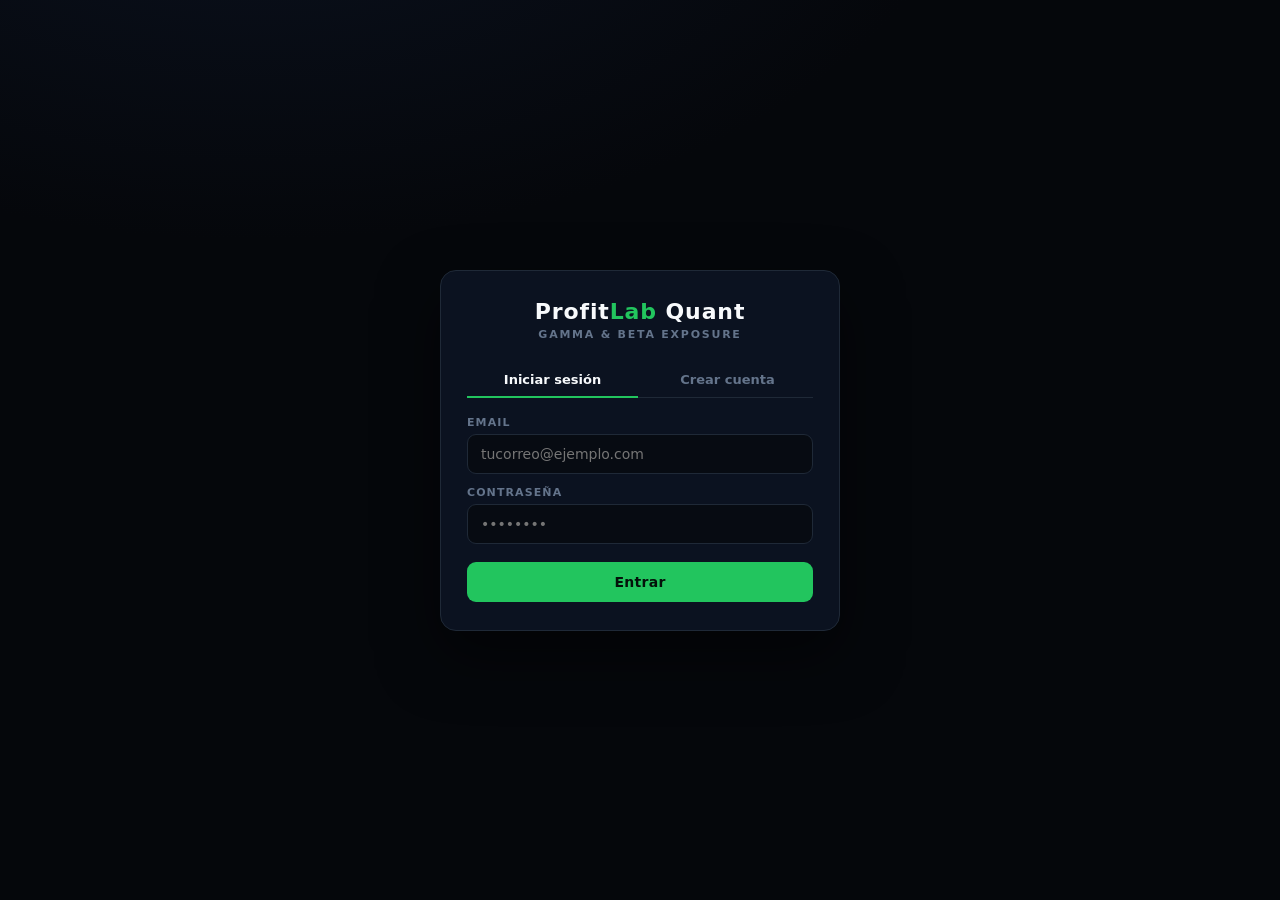
==== web/admin.html @ 6ecb7b03 "Add accounts: login, coupon redemption, and student admin Gate the dashboard behind registered accou" ====
<!doctype html>
<html lang="es" data-theme="dark">
<head>
<meta charset="utf-8" />
<meta name="viewport" content="width=device-width, initial-scale=1, viewport-fit=cover" />
<title>ProfitLab Quant — Administración</title>
<style>
  :root{
    --bg:#05070b; --panel:#0b1220; --border:#1f2937; --grid:#111a2b; --muted:#64748b;
    --text:#e2e8f0; --text-strong:#f8fafc; --green:#22c55e; --green-soft:#4ade80;
    --red:#ef4444; --red-soft:#f87171; --amber:#f59e0b; --cyan:#06b6d4;
  }
  *{box-sizing:border-box}
  body{margin:0; background:radial-gradient(1200px 700px at 20% -20%, #0b1220 0%, var(--bg) 60%);
    color:var(--text); font-family:'Inter',system-ui,sans-serif; padding:14px 18px 50px}
  .topbar{display:flex; gap:14px; align-items:center; flex-wrap:wrap;
    border-bottom:1px solid var(--border); padding-bottom:10px; margin-bottom:16px}
  .brand{font-size:18px; font-weight:700; color:var(--text-strong); letter-spacing:.04em}
  .brand span{color:var(--green)}
  .badge{padding:3px 8px; border-radius:4px; font-size:10px; letter-spacing:.14em; font-weight:700;
    text-transform:uppercase; border:1px solid var(--amber); color:var(--amber); background:rgba(245,158,11,.1)}
  .spacer{flex:1}
  .linkbtn{appearance:none; background:transparent; border:1px solid var(--border); color:var(--text);
    border-radius:8px; padding:7px 12px; font-family:inherit; font-size:12px; font-weight:600; cursor:pointer}
  .linkbtn:hover{border-color:var(--muted)}
  h2{font-size:12px; letter-spacing:.16em; text-transform:uppercase; color:var(--muted); font-weight:700; margin:24px 0 10px}
  .panel{background:var(--panel); border:1px solid var(--border); border-radius:12px; padding:16px; overflow-x:auto}
  .row{display:flex; gap:10px; flex-wrap:wrap; align-items:flex-end; margin-bottom:6px}
  .field{display:flex; flex-direction:column; gap:4px}
  .field label{font-size:10px; letter-spacing:.1em; text-transform:uppercase; color:var(--muted); font-weight:700}
  input, select{background:#070b12; color:var(--text-strong); border:1px solid var(--border);
    border-radius:8px; padding:9px 11px; font-family:inherit; font-size:13px}
  input:focus, select:focus{outline:none; border-color:var(--green)}
  button.go{background:var(--green); color:#04120a; border:0; border-radius:8px; padding:9px 16px;
    font-family:inherit; font-size:13px; font-weight:700; cursor:pointer}
  button.go:hover{background:var(--green-soft)}
  table{width:100%; border-collapse:collapse; font-size:13px; min-width:640px}
  th{text-align:left; color:var(--muted); font-size:10px; letter-spacing:.1em; text-transform:uppercase;
    font-weight:700; padding:8px 10px; border-bottom:1px solid var(--border)}
  td{padding:9px 10px; border-bottom:1px solid var(--grid); vertical-align:middle}
  td.code{font-weight:700; letter-spacing:.08em; color:var(--text-strong); font-variant-numeric:tabular-nums}
  .pill{display:inline-block; padding:2px 8px; border-radius:20px; font-size:11px; font-weight:700}
  .pill.on{background:rgba(34,197,94,.12); color:var(--green-soft)}
  .pill.off{background:rgba(239,68,68,.12); color:var(--red-soft)}
  .pill.life{background:rgba(6,182,212,.12); color:var(--cyan)}
  .mini{appearance:none; background:transparent; border:1px solid var(--border); color:var(--text);
    border-radius:6px; padding:4px 8px; font-family:inherit; font-size:11px; font-weight:600; cursor:pointer; margin:1px}
  .mini:hover{border-color:var(--muted)}
  .mini.danger{color:var(--red-soft); border-color:rgba(239,68,68,.4)}
  .mini.good{color:var(--green-soft); border-color:rgba(34,197,94,.4)}
  .msg{font-size:13px; padding:9px 12px; border-radius:8px; margin-top:10px; display:none}
  .msg.err{display:block; background:rgba(239,68,68,.1); border:1px solid var(--red); color:var(--red-soft)}
  .msg.ok{display:block; background:rgba(34,197,94,.1); border:1px solid var(--green); color:var(--green-soft)}
  .muted{color:var(--muted)}
</style>
</head>
<body>
  <div class="topbar">
    <div class="brand">Profit<span>Lab</span> Quant</div>
    <span class="badge">Admin</span>
    <span class="spacer"></span>
    <button class="linkbtn" onclick="location.href='index.html'">← Dashboard</button>
    <button class="linkbtn" id="logoutBtn">Cerrar sesión</button>
  </div>

  <!-- ── CUPONES ── -->
  <h2>Cupones</h2>
  <div class="panel">
    <div class="row">
      <div class="field">
        <label>Código (opcional)</label>
        <input id="cCode" type="text" placeholder="auto" style="width:140px; text-transform:uppercase" />
      </div>
      <div class="field">
        <label>Duración</label>
        <select id="cDur">
          <option value="30">30 días</option>
          <option value="90">90 días</option>
          <option value="180">180 días</option>
          <option value="365">1 año</option>
          <option value="0">Vitalicio</option>
          <option value="custom">Personalizado…</option>
        </select>
      </div>
      <div class="field" id="cCustomWrap" style="display:none">
        <label>Días</label>
        <input id="cCustom" type="number" min="1" value="45" style="width:90px" />
      </div>
      <div class="field">
        <label>Usos máximos</label>
        <input id="cMax" type="number" min="1" value="1" style="width:90px" />
      </div>
      <div class="field">
        <label>Nota (opcional)</label>
        <input id="cNote" type="text" placeholder="promo lanzamiento" style="width:180px" />
      </div>
      <button class="go" id="cCreate">Crear cupón</button>
    </div>
    <div class="msg" id="cMsg"></div>
    <table style="margin-top:12px">
      <thead><tr><th>Código</th><th>Duración</th><th>Usos</th><th>Estado</th><th>Nota</th><th>Creado</th><th></th></tr></thead>
      <tbody id="cBody"><tr><td colspan="7" class="muted">Cargando…</td></tr></tbody>
    </table>
  </div>

  <!-- ── ALUMNOS ── -->
  <h2>Alumnos</h2>
  <div class="panel">
    <div class="msg" id="sMsg"></div>
    <table>
      <thead><tr><th>Email</th><th>Nombre</th><th>Acceso</th><th>Cuenta</th><th>Registro</th><th>Gestionar acceso</th></tr></thead>
      <tbody id="sBody"><tr><td colspan="6" class="muted">Cargando…</td></tr></tbody>
    </table>
  </div>

  <script src="config.js"></script>
  <script src="auth.js"></script>
  <script>
  (function () {
    const A = window.PLAuth;
    const $ = (id) => document.getElementById(id);
    const esc = (s) => String(s == null ? "" : s).replace(/[&<>"]/g, (c) =>
      ({ "&":"&amp;","<":"&lt;",">":"&gt;",'"':"&quot;" }[c]));

    function msg(el, text, kind) { const m = $(el); m.textContent = text; m.className = "msg " + (kind || "err"); if (text) setTimeout(() => { m.className = "msg"; }, 4000); }
    const fmtDate = (iso) => iso ? new Date(iso).toLocaleDateString("es", { year:"numeric", month:"short", day:"numeric" }) : "—";

    function accessCell(u) {
      if (u.lifetime) return '<span class="pill life">Vitalicio</span>';
      if (!u.access_until) return '<span class="pill off">Sin acceso</span>';
      const active = u.has_access;
      return `<span class="pill ${active ? "on" : "off"}">${active ? "Activo" : "Vencido"}</span> <span class="muted">${fmtDate(u.access_until)}</span>`;
    }

    async function loadCoupons() {
      try {
        const d = await A.apiGet("/api/admin/coupons");
        const rows = d.coupons.map((c) => `
          <tr>
            <td class="code">${esc(c.code)}</td>
            <td>${c.lifetime ? "Vitalicio" : c.duration_days + " días"}</td>
            <td>${c.uses}/${c.max_uses} <span class="muted">(${c.remaining} libres)</span></td>
            <td><span class="pill ${c.active ? "on" : "off"}">${c.active ? "Activo" : "Inactivo"}</span></td>
            <td class="muted">${esc(c.note)}</td>
            <td class="muted">${fmtDate(c.created_at)}</td>
            <td><button class="mini" data-ct="${c.id}">${c.active ? "Desactivar" : "Activar"}</button></td>
          </tr>`).join("");
        $("cBody").innerHTML = rows || '<tr><td colspan="7" class="muted">Aún no hay cupones.</td></tr>';
        for (const b of $("cBody").querySelectorAll("[data-ct]"))
          b.addEventListener("click", () => toggleCoupon(b.dataset.ct));
      } catch (e) { msg("cMsg", e.message); }
    }

    async function createCoupon() {
      const durSel = $("cDur").value;
      const duration_days = durSel === "custom" ? parseInt($("cCustom").value || "0", 10) : parseInt(durSel, 10);
      const body = {
        code: $("cCode").value.trim(),
        duration_days: isNaN(duration_days) ? 30 : duration_days,
        max_uses: parseInt($("cMax").value || "1", 10),
        note: $("cNote").value.trim(),
      };
      try {
        const d = await A.apiPost("/api/admin/coupons", body);
        msg("cMsg", "Cupón creado: " + d.coupon.code, "ok");
        $("cCode").value = ""; $("cNote").value = "";
        loadCoupons();
      } catch (e) { msg("cMsg", e.message); }
    }

    async function toggleCoupon(id) {
      try { await A.apiPost(`/api/admin/coupons/${id}/toggle`); loadCoupons(); }
      catch (e) { msg("cMsg", e.message); }
    }

    async function loadStudents() {
      try {
        const d = await A.apiGet("/api/admin/students");
        const rows = d.students.map((u) => `
          <tr>
            <td>${esc(u.email)}${u.is_admin ? ' <span class="pill life">admin</span>' : ""}</td>
            <td>${esc(u.name)}</td>
            <td>${accessCell(u)}</td>
            <td><span class="pill ${u.active ? "on" : "off"}">${u.active ? "Activa" : "Bloqueada"}</span></td>
            <td class="muted">${fmtDate(u.created_at)}</td>
            <td>
              ${u.is_admin ? '<span class="muted">—</span>' : `
              <button class="mini good" data-ext="${u.id}" data-days="30">+30d</button>
              <button class="mini good" data-ext="${u.id}" data-days="90">+90d</button>
              <button class="mini good" data-ext="${u.id}" data-days="365">+1año</button>
              <button class="mini" data-life="${u.id}">Vitalicio</button>
              <button class="mini danger" data-rev="${u.id}">Revocar</button>
              <button class="mini" data-tog="${u.id}">${u.active ? "Bloquear" : "Reactivar"}</button>`}
            </td>
          </tr>`).join("");
        $("sBody").innerHTML = rows || '<tr><td colspan="6" class="muted">Aún no hay alumnos.</td></tr>';
        const tb = $("sBody");
        for (const b of tb.querySelectorAll("[data-ext]"))
          b.addEventListener("click", () => setAccess(b.dataset.ext, { extend_days: parseInt(b.dataset.days, 10) }));
        for (const b of tb.querySelectorAll("[data-life]"))
          b.addEventListener("click", () => setAccess(b.dataset.life, { lifetime: true }));
        for (const b of tb.querySelectorAll("[data-rev]"))
          b.addEventListener("click", () => { if (confirm("¿Revocar el acceso de este alumno?")) setAccess(b.dataset.rev, { revoke: true }); });
        for (const b of tb.querySelectorAll("[data-tog]"))
          b.addEventListener("click", () => toggleStudent(b.dataset.tog));
      } catch (e) { msg("sMsg", e.message); }
    }

    async function setAccess(id, body) {
      try { await A.apiPost(`/api/admin/students/${id}/access`, body); loadStudents(); }
      catch (e) { msg("sMsg", e.message); }
    }
    async function toggleStudent(id) {
      try { await A.apiPost(`/api/admin/students/${id}/toggle`); loadStudents(); }
      catch (e) { msg("sMsg", e.message); }
    }

    // boot
    A.guard({ admin: true }).then((user) => {
      if (!user) return;
      $("cDur").addEventListener("change", () => {
        $("cCustomWrap").style.display = $("cDur").value === "custom" ? "flex" : "none";
      });
      $("cCreate").addEventListener("click", createCoupon);
      $("logoutBtn").addEventListener("click", () => A.logout());
      loadCoupons();
      loadStudents();
    });
  })();
  </script>
</body>
</html>
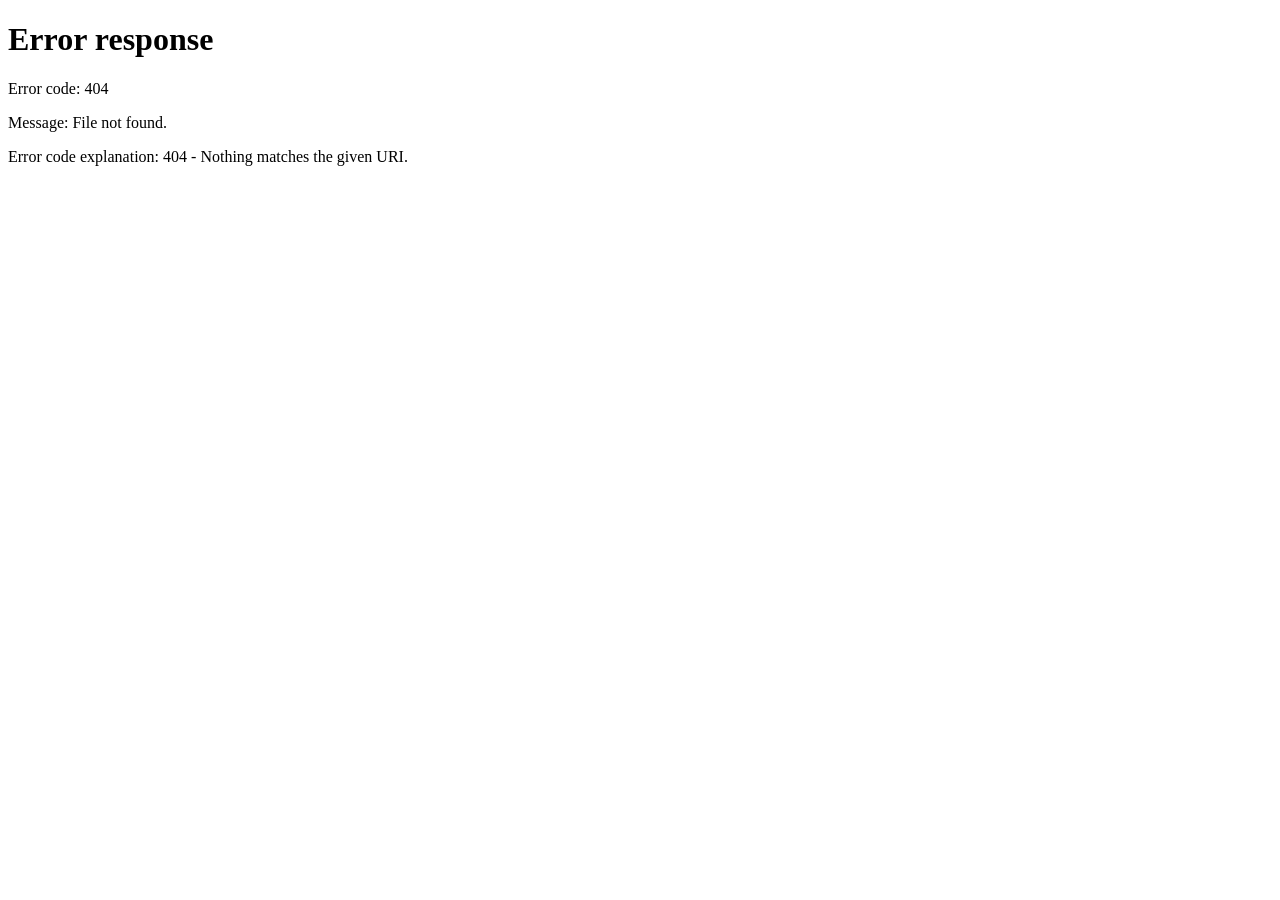
==== commit 57331f8e: "Access by coupon or payment via the Aula Virtual database Gate the dashboard by a COUPON or a PAYMEN" ====
--- a/web/admin.html
+++ b/web/admin.html
@@ -3,113 +3,77 @@
 <head>
 <meta charset="utf-8" />
 <meta name="viewport" content="width=device-width, initial-scale=1, viewport-fit=cover" />
-<title>ProfitLab Quant — Administración</title>
+<title>ProfitLab Quant — Cupones</title>
 <style>
-  :root{
-    --bg:#05070b; --panel:#0b1220; --border:#1f2937; --grid:#111a2b; --muted:#64748b;
-    --text:#e2e8f0; --text-strong:#f8fafc; --green:#22c55e; --green-soft:#4ade80;
-    --red:#ef4444; --red-soft:#f87171; --amber:#f59e0b; --cyan:#06b6d4;
-  }
+  :root{--bg:#05070b;--panel:#0b1220;--border:#1f2937;--grid:#111a2b;--muted:#64748b;
+    --text:#e2e8f0;--text-strong:#f8fafc;--green:#22c55e;--green-soft:#4ade80;--red:#ef4444;--red-soft:#f87171;--amber:#f59e0b;--cyan:#06b6d4;}
   *{box-sizing:border-box}
-  body{margin:0; background:radial-gradient(1200px 700px at 20% -20%, #0b1220 0%, var(--bg) 60%);
-    color:var(--text); font-family:'Inter',system-ui,sans-serif; padding:14px 18px 50px}
-  .topbar{display:flex; gap:14px; align-items:center; flex-wrap:wrap;
-    border-bottom:1px solid var(--border); padding-bottom:10px; margin-bottom:16px}
-  .brand{font-size:18px; font-weight:700; color:var(--text-strong); letter-spacing:.04em}
+  body{margin:0;background:radial-gradient(1200px 700px at 20% -20%, #0b1220 0%, var(--bg) 60%);
+    color:var(--text);font-family:'Inter',system-ui,sans-serif;padding:14px 18px 50px}
+  .topbar{display:flex;gap:14px;align-items:center;flex-wrap:wrap;border-bottom:1px solid var(--border);padding-bottom:10px;margin-bottom:16px}
+  .brand{font-size:18px;font-weight:700;color:var(--text-strong);letter-spacing:.04em}
   .brand span{color:var(--green)}
-  .badge{padding:3px 8px; border-radius:4px; font-size:10px; letter-spacing:.14em; font-weight:700;
-    text-transform:uppercase; border:1px solid var(--amber); color:var(--amber); background:rgba(245,158,11,.1)}
+  .badge{padding:3px 8px;border-radius:4px;font-size:10px;letter-spacing:.14em;font-weight:700;text-transform:uppercase;border:1px solid var(--amber);color:var(--amber);background:rgba(245,158,11,.1)}
   .spacer{flex:1}
-  .linkbtn{appearance:none; background:transparent; border:1px solid var(--border); color:var(--text);
-    border-radius:8px; padding:7px 12px; font-family:inherit; font-size:12px; font-weight:600; cursor:pointer}
+  .linkbtn{appearance:none;background:transparent;border:1px solid var(--border);color:var(--text);border-radius:8px;padding:7px 12px;font-family:inherit;font-size:12px;font-weight:600;cursor:pointer;text-decoration:none}
   .linkbtn:hover{border-color:var(--muted)}
-  h2{font-size:12px; letter-spacing:.16em; text-transform:uppercase; color:var(--muted); font-weight:700; margin:24px 0 10px}
-  .panel{background:var(--panel); border:1px solid var(--border); border-radius:12px; padding:16px; overflow-x:auto}
-  .row{display:flex; gap:10px; flex-wrap:wrap; align-items:flex-end; margin-bottom:6px}
-  .field{display:flex; flex-direction:column; gap:4px}
-  .field label{font-size:10px; letter-spacing:.1em; text-transform:uppercase; color:var(--muted); font-weight:700}
-  input, select{background:#070b12; color:var(--text-strong); border:1px solid var(--border);
-    border-radius:8px; padding:9px 11px; font-family:inherit; font-size:13px}
-  input:focus, select:focus{outline:none; border-color:var(--green)}
-  button.go{background:var(--green); color:#04120a; border:0; border-radius:8px; padding:9px 16px;
-    font-family:inherit; font-size:13px; font-weight:700; cursor:pointer}
-  button.go:hover{background:var(--green-soft)}
-  table{width:100%; border-collapse:collapse; font-size:13px; min-width:640px}
-  th{text-align:left; color:var(--muted); font-size:10px; letter-spacing:.1em; text-transform:uppercase;
-    font-weight:700; padding:8px 10px; border-bottom:1px solid var(--border)}
-  td{padding:9px 10px; border-bottom:1px solid var(--grid); vertical-align:middle}
-  td.code{font-weight:700; letter-spacing:.08em; color:var(--text-strong); font-variant-numeric:tabular-nums}
-  .pill{display:inline-block; padding:2px 8px; border-radius:20px; font-size:11px; font-weight:700}
-  .pill.on{background:rgba(34,197,94,.12); color:var(--green-soft)}
-  .pill.off{background:rgba(239,68,68,.12); color:var(--red-soft)}
-  .pill.life{background:rgba(6,182,212,.12); color:var(--cyan)}
-  .mini{appearance:none; background:transparent; border:1px solid var(--border); color:var(--text);
-    border-radius:6px; padding:4px 8px; font-family:inherit; font-size:11px; font-weight:600; cursor:pointer; margin:1px}
+  h2{font-size:12px;letter-spacing:.16em;text-transform:uppercase;color:var(--muted);font-weight:700;margin:24px 0 10px}
+  .panel{background:var(--panel);border:1px solid var(--border);border-radius:12px;padding:16px;overflow-x:auto}
+  .row{display:flex;gap:10px;flex-wrap:wrap;align-items:flex-end}
+  .field{display:flex;flex-direction:column;gap:4px}
+  .field label{font-size:10px;letter-spacing:.1em;text-transform:uppercase;color:var(--muted);font-weight:700}
+  input,select{background:#070b12;color:var(--text-strong);border:1px solid var(--border);border-radius:8px;padding:9px 11px;font-family:inherit;font-size:13px}
+  input:focus,select:focus{outline:none;border-color:var(--green)}
+  button.go{background:var(--green);color:#04120a;border:0;border-radius:8px;padding:9px 16px;font-family:inherit;font-size:13px;font-weight:700;cursor:pointer}
+  table{width:100%;border-collapse:collapse;font-size:13px;min-width:620px}
+  th{text-align:left;color:var(--muted);font-size:10px;letter-spacing:.1em;text-transform:uppercase;font-weight:700;padding:8px 10px;border-bottom:1px solid var(--border)}
+  td{padding:9px 10px;border-bottom:1px solid var(--grid);vertical-align:middle}
+  td.code{font-weight:700;letter-spacing:.08em;color:var(--text-strong)}
+  .pill{display:inline-block;padding:2px 8px;border-radius:20px;font-size:11px;font-weight:700}
+  .pill.on{background:rgba(34,197,94,.12);color:var(--green-soft)}
+  .pill.off{background:rgba(239,68,68,.12);color:var(--red-soft)}
+  .pill.life{background:rgba(6,182,212,.12);color:var(--cyan)}
+  .mini{appearance:none;background:transparent;border:1px solid var(--border);color:var(--text);border-radius:6px;padding:4px 8px;font-family:inherit;font-size:11px;font-weight:600;cursor:pointer}
   .mini:hover{border-color:var(--muted)}
-  .mini.danger{color:var(--red-soft); border-color:rgba(239,68,68,.4)}
-  .mini.good{color:var(--green-soft); border-color:rgba(34,197,94,.4)}
-  .msg{font-size:13px; padding:9px 12px; border-radius:8px; margin-top:10px; display:none}
-  .msg.err{display:block; background:rgba(239,68,68,.1); border:1px solid var(--red); color:var(--red-soft)}
-  .msg.ok{display:block; background:rgba(34,197,94,.1); border:1px solid var(--green); color:var(--green-soft)}
+  .msg{font-size:13px;padding:9px 12px;border-radius:8px;margin-top:10px;display:none}
+  .msg.err{display:block;background:rgba(239,68,68,.1);border:1px solid var(--red);color:var(--red-soft)}
+  .msg.ok{display:block;background:rgba(34,197,94,.1);border:1px solid var(--green);color:var(--green-soft)}
   .muted{color:var(--muted)}
 </style>
 </head>
 <body>
   <div class="topbar">
     <div class="brand">Profit<span>Lab</span> Quant</div>
-    <span class="badge">Admin</span>
+    <span class="badge">Cupones</span>
     <span class="spacer"></span>
     <button class="linkbtn" onclick="location.href='index.html'">← Dashboard</button>
     <button class="linkbtn" id="logoutBtn">Cerrar sesión</button>
   </div>
 
-  <!-- ── CUPONES ── -->
-  <h2>Cupones</h2>
+  <h2>Crear / gestionar cupones</h2>
   <div class="panel">
     <div class="row">
-      <div class="field">
-        <label>Código (opcional)</label>
-        <input id="cCode" type="text" placeholder="auto" style="width:140px; text-transform:uppercase" />
+      <div class="field"><label>Código (opcional)</label><input id="cCode" type="text" placeholder="auto" style="width:140px;text-transform:uppercase" /></div>
+      <div class="field"><label>Duración</label>
+        <select id="cDur"><option value="30">30 días</option><option value="90">90 días</option><option value="180">180 días</option><option value="365">1 año</option><option value="0">Vitalicio</option><option value="custom">Personalizado…</option></select>
       </div>
-      <div class="field">
-        <label>Duración</label>
-        <select id="cDur">
-          <option value="30">30 días</option>
-          <option value="90">90 días</option>
-          <option value="180">180 días</option>
-          <option value="365">1 año</option>
-          <option value="0">Vitalicio</option>
-          <option value="custom">Personalizado…</option>
-        </select>
-      </div>
-      <div class="field" id="cCustomWrap" style="display:none">
-        <label>Días</label>
-        <input id="cCustom" type="number" min="1" value="45" style="width:90px" />
-      </div>
-      <div class="field">
-        <label>Usos máximos</label>
-        <input id="cMax" type="number" min="1" value="1" style="width:90px" />
-      </div>
-      <div class="field">
-        <label>Nota (opcional)</label>
-        <input id="cNote" type="text" placeholder="promo lanzamiento" style="width:180px" />
-      </div>
+      <div class="field" id="cCustomWrap" style="display:none"><label>Días</label><input id="cCustom" type="number" min="1" value="45" style="width:90px" /></div>
+      <div class="field"><label>Usos máximos</label><input id="cMax" type="number" min="1" value="1" style="width:90px" /></div>
+      <div class="field"><label>Nota (opcional)</label><input id="cNote" type="text" placeholder="promo lanzamiento" style="width:180px" /></div>
       <button class="go" id="cCreate">Crear cupón</button>
     </div>
     <div class="msg" id="cMsg"></div>
     <table style="margin-top:12px">
-      <thead><tr><th>Código</th><th>Duración</th><th>Usos</th><th>Estado</th><th>Nota</th><th>Creado</th><th></th></tr></thead>
-      <tbody id="cBody"><tr><td colspan="7" class="muted">Cargando…</td></tr></tbody>
+      <thead><tr><th>Código</th><th>Duración</th><th>Usos</th><th>Estado</th><th>Nota</th><th></th></tr></thead>
+      <tbody id="cBody"><tr><td colspan="6" class="muted">Cargando…</td></tr></tbody>
     </table>
   </div>
 
-  <!-- ── ALUMNOS ── -->
-  <h2>Alumnos</h2>
+  <h2>Alumnos con acceso</h2>
   <div class="panel">
-    <div class="msg" id="sMsg"></div>
     <table>
-      <thead><tr><th>Email</th><th>Nombre</th><th>Acceso</th><th>Cuenta</th><th>Registro</th><th>Gestionar acceso</th></tr></thead>
-      <tbody id="sBody"><tr><td colspan="6" class="muted">Cargando…</td></tr></tbody>
+      <thead><tr><th>Nombre</th><th>Email</th><th>Acceso hasta</th><th>Origen</th></tr></thead>
+      <tbody id="sBody"><tr><td colspan="4" class="muted">Cargando…</td></tr></tbody>
     </table>
   </div>
 
@@ -119,113 +83,61 @@
   (function () {
     const A = window.PLAuth;
     const $ = (id) => document.getElementById(id);
-    const esc = (s) => String(s == null ? "" : s).replace(/[&<>"]/g, (c) =>
-      ({ "&":"&amp;","<":"&lt;",">":"&gt;",'"':"&quot;" }[c]));
-
-    function msg(el, text, kind) { const m = $(el); m.textContent = text; m.className = "msg " + (kind || "err"); if (text) setTimeout(() => { m.className = "msg"; }, 4000); }
-    const fmtDate = (iso) => iso ? new Date(iso).toLocaleDateString("es", { year:"numeric", month:"short", day:"numeric" }) : "—";
-
-    function accessCell(u) {
-      if (u.lifetime) return '<span class="pill life">Vitalicio</span>';
-      if (!u.access_until) return '<span class="pill off">Sin acceso</span>';
-      const active = u.has_access;
-      return `<span class="pill ${active ? "on" : "off"}">${active ? "Activo" : "Vencido"}</span> <span class="muted">${fmtDate(u.access_until)}</span>`;
-    }
+    const esc = (s) => String(s == null ? "" : s).replace(/[&<>"]/g, (c) => ({ "&":"&amp;","<":"&lt;",">":"&gt;",'"':"&quot;" }[c]));
+    const msg = (t, k) => { const m = $("cMsg"); m.textContent = t; m.className = "msg " + (k || "err"); if (t) setTimeout(() => m.className = "msg", 4000); };
+    const fmtDate = (s) => { if (!s) return "—"; const d = new Date(String(s).replace(" ", "T")); return isNaN(d) ? s : d.toLocaleDateString("es", { year:"numeric", month:"short", day:"numeric" }); };
 
     async function loadCoupons() {
       try {
-        const d = await A.apiGet("/api/admin/coupons");
-        const rows = d.coupons.map((c) => `
-          <tr>
-            <td class="code">${esc(c.code)}</td>
+        const rows = await A.aula("GET", "/quant/coupons");
+        $("cBody").innerHTML = (rows.length ? rows.map((c) => `
+          <tr><td class="code">${esc(c.code)}</td>
             <td>${c.lifetime ? "Vitalicio" : c.duration_days + " días"}</td>
             <td>${c.uses}/${c.max_uses} <span class="muted">(${c.remaining} libres)</span></td>
             <td><span class="pill ${c.active ? "on" : "off"}">${c.active ? "Activo" : "Inactivo"}</span></td>
             <td class="muted">${esc(c.note)}</td>
-            <td class="muted">${fmtDate(c.created_at)}</td>
-            <td><button class="mini" data-ct="${c.id}">${c.active ? "Desactivar" : "Activar"}</button></td>
-          </tr>`).join("");
-        $("cBody").innerHTML = rows || '<tr><td colspan="7" class="muted">Aún no hay cupones.</td></tr>';
-        for (const b of $("cBody").querySelectorAll("[data-ct]"))
-          b.addEventListener("click", () => toggleCoupon(b.dataset.ct));
-      } catch (e) { msg("cMsg", e.message); }
+            <td><button class="mini" data-t="${c.id}">${c.active ? "Desactivar" : "Activar"}</button></td></tr>`).join("")
+          : '<tr><td colspan="6" class="muted">Aún no hay cupones.</td></tr>');
+        for (const b of $("cBody").querySelectorAll("[data-t]"))
+          b.addEventListener("click", async () => { try { await A.aula("POST", `/quant/coupons/${b.dataset.t}/toggle`); loadCoupons(); } catch (e) { msg(e.message); } });
+      } catch (e) { msg(e.message); }
+    }
+
+    async function loadAccess() {
+      try {
+        const rows = await A.aula("GET", "/quant/access");
+        $("sBody").innerHTML = (rows.length ? rows.map((r) => `
+          <tr><td>${esc(r.name)}</td><td>${esc(r.email)}</td><td>${fmtDate(r.access_until)}</td>
+            <td><span class="pill ${r.source === "coupon" ? "on" : (r.source === "mercadopago" ? "life" : "")}">${esc(r.source)}</span></td></tr>`).join("")
+          : '<tr><td colspan="4" class="muted">Aún no hay alumnos con acceso.</td></tr>');
+      } catch (e) { /* non-fatal */ }
     }
 
     async function createCoupon() {
-      const durSel = $("cDur").value;
-      const duration_days = durSel === "custom" ? parseInt($("cCustom").value || "0", 10) : parseInt(durSel, 10);
-      const body = {
-        code: $("cCode").value.trim(),
-        duration_days: isNaN(duration_days) ? 30 : duration_days,
-        max_uses: parseInt($("cMax").value || "1", 10),
-        note: $("cNote").value.trim(),
-      };
+      const sel = $("cDur").value;
+      const duration_days = sel === "custom" ? parseInt($("cCustom").value || "0", 10) : parseInt(sel, 10);
       try {
-        const d = await A.apiPost("/api/admin/coupons", body);
-        msg("cMsg", "Cupón creado: " + d.coupon.code, "ok");
-        $("cCode").value = ""; $("cNote").value = "";
+        const c = await A.aula("POST", "/quant/coupons", {
+          code: $("cCode").value.trim(), duration_days: isNaN(duration_days) ? 30 : duration_days,
+          max_uses: parseInt($("cMax").value || "1", 10), note: $("cNote").value.trim(),
+        });
+        msg("Cupón creado: " + c.code, "ok"); $("cCode").value = ""; $("cNote").value = "";
         loadCoupons();
-      } catch (e) { msg("cMsg", e.message); }
+      } catch (e) { msg(e.message); }
     }
 
-    async function toggleCoupon(id) {
-      try { await A.apiPost(`/api/admin/coupons/${id}/toggle`); loadCoupons(); }
-      catch (e) { msg("cMsg", e.message); }
-    }
-
-    async function loadStudents() {
-      try {
-        const d = await A.apiGet("/api/admin/students");
-        const rows = d.students.map((u) => `
-          <tr>
-            <td>${esc(u.email)}${u.is_admin ? ' <span class="pill life">admin</span>' : ""}</td>
-            <td>${esc(u.name)}</td>
-            <td>${accessCell(u)}</td>
-            <td><span class="pill ${u.active ? "on" : "off"}">${u.active ? "Activa" : "Bloqueada"}</span></td>
-            <td class="muted">${fmtDate(u.created_at)}</td>
-            <td>
-              ${u.is_admin ? '<span class="muted">—</span>' : `
-              <button class="mini good" data-ext="${u.id}" data-days="30">+30d</button>
-              <button class="mini good" data-ext="${u.id}" data-days="90">+90d</button>
-              <button class="mini good" data-ext="${u.id}" data-days="365">+1año</button>
-              <button class="mini" data-life="${u.id}">Vitalicio</button>
-              <button class="mini danger" data-rev="${u.id}">Revocar</button>
-              <button class="mini" data-tog="${u.id}">${u.active ? "Bloquear" : "Reactivar"}</button>`}
-            </td>
-          </tr>`).join("");
-        $("sBody").innerHTML = rows || '<tr><td colspan="6" class="muted">Aún no hay alumnos.</td></tr>';
-        const tb = $("sBody");
-        for (const b of tb.querySelectorAll("[data-ext]"))
-          b.addEventListener("click", () => setAccess(b.dataset.ext, { extend_days: parseInt(b.dataset.days, 10) }));
-        for (const b of tb.querySelectorAll("[data-life]"))
-          b.addEventListener("click", () => setAccess(b.dataset.life, { lifetime: true }));
-        for (const b of tb.querySelectorAll("[data-rev]"))
-          b.addEventListener("click", () => { if (confirm("¿Revocar el acceso de este alumno?")) setAccess(b.dataset.rev, { revoke: true }); });
-        for (const b of tb.querySelectorAll("[data-tog]"))
-          b.addEventListener("click", () => toggleStudent(b.dataset.tog));
-      } catch (e) { msg("sMsg", e.message); }
-    }
-
-    async function setAccess(id, body) {
-      try { await A.apiPost(`/api/admin/students/${id}/access`, body); loadStudents(); }
-      catch (e) { msg("sMsg", e.message); }
-    }
-    async function toggleStudent(id) {
-      try { await A.apiPost(`/api/admin/students/${id}/toggle`); loadStudents(); }
-      catch (e) { msg("sMsg", e.message); }
-    }
-
-    // boot
-    A.guard({ admin: true }).then((user) => {
-      if (!user) return;
-      $("cDur").addEventListener("change", () => {
-        $("cCustomWrap").style.display = $("cDur").value === "custom" ? "flex" : "none";
-      });
+    // admin-only guard (does NOT paywall — admins manage even without access)
+    (async function () {
+      if (!A.getToken()) { A.goLogin(); return; }
+      let me;
+      try { me = await A.aula("GET", "/quant/me"); }
+      catch (e) { if (e.status === 401) { A.clearToken(); A.goLogin(); } return; }
+      if (!me.user || me.user.role !== "admin") { location.href = "index.html"; return; }
+      $("cDur").addEventListener("change", () => { $("cCustomWrap").style.display = $("cDur").value === "custom" ? "flex" : "none"; });
       $("cCreate").addEventListener("click", createCoupon);
       $("logoutBtn").addEventListener("click", () => A.logout());
-      loadCoupons();
-      loadStudents();
-    });
+      loadCoupons(); loadAccess();
+    })();
   })();
   </script>
 </body>
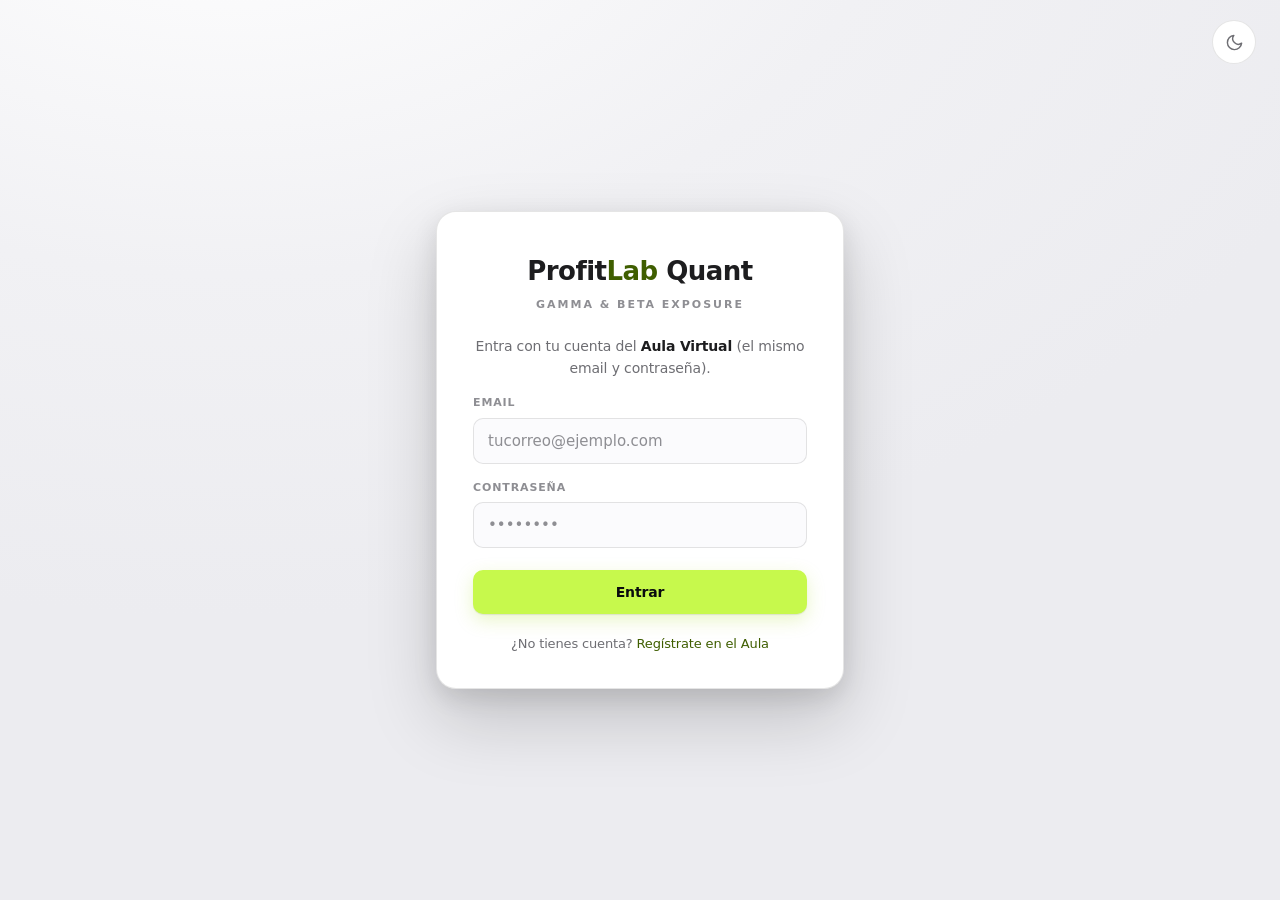
==== commit 5f3baef4: "Rediseño Apple (claro/oscuro, solo PC) + panel referencia, cinta, fixes de datos Frontend web (web/)" ====
--- a/web/admin.html
+++ b/web/admin.html
@@ -1,81 +1,73 @@
 <!doctype html>
-<html lang="es" data-theme="dark">
+<html lang="es">
 <head>
 <meta charset="utf-8" />
-<meta name="viewport" content="width=device-width, initial-scale=1, viewport-fit=cover" />
+<meta name="viewport" content="width=device-width, initial-scale=1" />
 <title>ProfitLab Quant — Cupones</title>
+<script src="theme.js"></script>
+<link rel="stylesheet" href="theme.css" />
 <style>
-  :root{--bg:#05070b;--panel:#0b1220;--border:#1f2937;--grid:#111a2b;--muted:#64748b;
-    --text:#e2e8f0;--text-strong:#f8fafc;--green:#22c55e;--green-soft:#4ade80;--red:#ef4444;--red-soft:#f87171;--amber:#f59e0b;--cyan:#06b6d4;}
-  *{box-sizing:border-box}
-  body{margin:0;background:radial-gradient(1200px 700px at 20% -20%, #0b1220 0%, var(--bg) 60%);
-    color:var(--text);font-family:'Inter',system-ui,sans-serif;padding:14px 18px 50px}
-  .topbar{display:flex;gap:14px;align-items:center;flex-wrap:wrap;border-bottom:1px solid var(--border);padding-bottom:10px;margin-bottom:16px}
-  .brand{font-size:18px;font-weight:700;color:var(--text-strong);letter-spacing:.04em}
-  .brand span{color:var(--green)}
-  .badge{padding:3px 8px;border-radius:4px;font-size:10px;letter-spacing:.14em;font-weight:700;text-transform:uppercase;border:1px solid var(--amber);color:var(--amber);background:rgba(245,158,11,.1)}
-  .spacer{flex:1}
-  .linkbtn{appearance:none;background:transparent;border:1px solid var(--border);color:var(--text);border-radius:8px;padding:7px 12px;font-family:inherit;font-size:12px;font-weight:600;cursor:pointer;text-decoration:none}
-  .linkbtn:hover{border-color:var(--muted)}
-  h2{font-size:12px;letter-spacing:.16em;text-transform:uppercase;color:var(--muted);font-weight:700;margin:24px 0 10px}
-  .panel{background:var(--panel);border:1px solid var(--border);border-radius:12px;padding:16px;overflow-x:auto}
-  .row{display:flex;gap:10px;flex-wrap:wrap;align-items:flex-end}
-  .field{display:flex;flex-direction:column;gap:4px}
-  .field label{font-size:10px;letter-spacing:.1em;text-transform:uppercase;color:var(--muted);font-weight:700}
-  input,select{background:#070b12;color:var(--text-strong);border:1px solid var(--border);border-radius:8px;padding:9px 11px;font-family:inherit;font-size:13px}
-  input:focus,select:focus{outline:none;border-color:var(--green)}
-  button.go{background:var(--green);color:#04120a;border:0;border-radius:8px;padding:9px 16px;font-family:inherit;font-size:13px;font-weight:700;cursor:pointer}
-  table{width:100%;border-collapse:collapse;font-size:13px;min-width:620px}
-  th{text-align:left;color:var(--muted);font-size:10px;letter-spacing:.1em;text-transform:uppercase;font-weight:700;padding:8px 10px;border-bottom:1px solid var(--border)}
-  td{padding:9px 10px;border-bottom:1px solid var(--grid);vertical-align:middle}
-  td.code{font-weight:700;letter-spacing:.08em;color:var(--text-strong)}
-  .pill{display:inline-block;padding:2px 8px;border-radius:20px;font-size:11px;font-weight:700}
-  .pill.on{background:rgba(34,197,94,.12);color:var(--green-soft)}
-  .pill.off{background:rgba(239,68,68,.12);color:var(--red-soft)}
-  .pill.life{background:rgba(6,182,212,.12);color:var(--cyan)}
-  .mini{appearance:none;background:transparent;border:1px solid var(--border);color:var(--text);border-radius:6px;padding:4px 8px;font-family:inherit;font-size:11px;font-weight:600;cursor:pointer}
-  .mini:hover{border-color:var(--muted)}
-  .msg{font-size:13px;padding:9px 12px;border-radius:8px;margin-top:10px;display:none}
-  .msg.err{display:block;background:rgba(239,68,68,.1);border:1px solid var(--red);color:var(--red-soft)}
-  .msg.ok{display:block;background:rgba(34,197,94,.1);border:1px solid var(--green);color:var(--green-soft)}
-  .muted{color:var(--muted)}
+  body { padding: 0; }
+  .topbar { position: sticky; top: 0; z-index: 30; }
+  .topbar .row { display: flex; gap: 14px; align-items: center; height: 64px; }
+  .badge { padding: 4px 10px; border-radius: var(--r-pill); font-size: 10px; letter-spacing: .14em; font-weight: 700;
+    text-transform: uppercase; border: 1px solid color-mix(in srgb, var(--amber) 45%, transparent); color: var(--amber);
+    background: color-mix(in srgb, var(--amber) 12%, transparent); }
+  .spacer { flex: 1; }
+  main.wrap { padding-top: var(--s5); padding-bottom: var(--s6); }
+  h2 { font-size: 12px; letter-spacing: .14em; text-transform: uppercase; color: var(--text-3); font-weight: 650; margin: 28px 0 12px; }
+  .panel { overflow-x: auto; }
+  .row.form { display: flex; gap: 14px; flex-wrap: wrap; align-items: flex-end; }
+  .field input, .field select { min-height: 44px; }
+  table { width: 100%; border-collapse: collapse; font-size: 14px; min-width: 620px; }
+  th { text-align: left; color: var(--text-3); font-size: 10px; letter-spacing: .1em; text-transform: uppercase;
+    font-weight: 650; padding: 10px 12px; border-bottom: 1px solid var(--border); }
+  td { padding: 11px 12px; border-bottom: 1px solid var(--border-2); vertical-align: middle; }
+  td.code { font-weight: 650; letter-spacing: .06em; color: var(--text); }
+  .mini { appearance: none; background: var(--surface-2); border: 1px solid var(--border); color: var(--text);
+    border-radius: 9px; padding: 6px 12px; font-family: inherit; font-size: 12px; font-weight: 550; cursor: pointer;
+    transition: border-color var(--dur-fast) var(--ease-out), transform var(--dur-fast) var(--spring); }
+  .mini:hover { border-color: var(--text-3); } .mini:active { transform: scale(.96); }
 </style>
 </head>
 <body>
-  <div class="topbar">
+  <header class="topbar material"><div class="wrap row">
     <div class="brand">Profit<span>Lab</span> Quant</div>
     <span class="badge">Cupones</span>
     <span class="spacer"></span>
-    <button class="linkbtn" onclick="location.href='index.html'">← Dashboard</button>
-    <button class="linkbtn" id="logoutBtn">Cerrar sesión</button>
-  </div>
+    <button id="themeToggle"></button>
+    <button class="btn ghost" onclick="location.href='index.html'">← Dashboard</button>
+    <button class="btn ghost" id="logoutBtn">Cerrar sesión</button>
+  </div></header>
 
-  <h2>Crear / gestionar cupones</h2>
-  <div class="panel">
-    <div class="row">
-      <div class="field"><label>Código (opcional)</label><input id="cCode" type="text" placeholder="auto" style="width:140px;text-transform:uppercase" /></div>
-      <div class="field"><label>Duración</label>
-        <select id="cDur"><option value="30">30 días</option><option value="90">90 días</option><option value="180">180 días</option><option value="365">1 año</option><option value="0">Vitalicio</option><option value="custom">Personalizado…</option></select>
+  <main class="wrap">
+    <h2>Crear / gestionar cupones</h2>
+    <div class="panel">
+      <div class="row form">
+        <div class="field"><label>Código (opcional)</label><input id="cCode" type="text" placeholder="auto" style="width:150px;text-transform:uppercase" /></div>
+        <div class="field"><label>Duración</label>
+          <div class="selector"><select id="cDur"><option value="30">30 días</option><option value="90">90 días</option><option value="180">180 días</option><option value="365">1 año</option><option value="0">Vitalicio</option><option value="custom">Personalizado…</option></select><span class="chev">▾</span></div>
+        </div>
+        <div class="field" id="cCustomWrap" style="display:none"><label>Días</label><input id="cCustom" type="number" min="1" value="45" style="width:96px" /></div>
+        <div class="field"><label>Usos máximos</label><input id="cMax" type="number" min="1" value="1" style="width:96px" /></div>
+        <div class="field"><label>Nota (opcional)</label><input id="cNote" type="text" placeholder="promo lanzamiento" style="width:190px" /></div>
+        <button class="btn primary" id="cCreate">Crear cupón</button>
       </div>
-      <div class="field" id="cCustomWrap" style="display:none"><label>Días</label><input id="cCustom" type="number" min="1" value="45" style="width:90px" /></div>
-      <div class="field"><label>Usos máximos</label><input id="cMax" type="number" min="1" value="1" style="width:90px" /></div>
-      <div class="field"><label>Nota (opcional)</label><input id="cNote" type="text" placeholder="promo lanzamiento" style="width:180px" /></div>
-      <button class="go" id="cCreate">Crear cupón</button>
+      <div class="msg" id="cMsg"></div>
+      <table style="margin-top:16px">
+        <thead><tr><th>Código</th><th>Duración</th><th>Usos</th><th>Estado</th><th>Nota</th><th></th></tr></thead>
+        <tbody id="cBody"><tr><td colspan="6" class="muted">Cargando…</td></tr></tbody>
+      </table>
     </div>
-    <div class="msg" id="cMsg"></div>
-    <table style="margin-top:12px">
-      <thead><tr><th>Código</th><th>Duración</th><th>Usos</th><th>Estado</th><th>Nota</th><th></th></tr></thead>
-      <tbody id="cBody"><tr><td colspan="6" class="muted">Cargando…</td></tr></tbody>
-    </table>
-  </div>
 
-  <h2>Alumnos con acceso</h2>
-  <div class="panel">
-    <table>
-      <thead><tr><th>Nombre</th><th>Email</th><th>Acceso hasta</th><th>Origen</th></tr></thead>
-      <tbody id="sBody"><tr><td colspan="4" class="muted">Cargando…</td></tr></tbody>
-    </table>
-  </div>
+    <h2>Alumnos con acceso</h2>
+    <div class="panel">
+      <table>
+        <thead><tr><th>Nombre</th><th>Email</th><th>Acceso hasta</th><th>Origen</th></tr></thead>
+        <tbody id="sBody"><tr><td colspan="4" class="muted">Cargando…</td></tr></tbody>
+      </table>
+    </div>
+  </main>
 
   <script src="config.js"></script>
   <script src="auth.js"></script>
--- a/web/theme.css
+++ b/web/theme.css
@@ -0,0 +1,313 @@
+/* ============================================================================
+   ProfitLab Quant — Apple-style design system (shared across all pages)
+   ----------------------------------------------------------------------------
+   One source of truth for the whole web app: login, dashboard, admin, paywall.
+   Light + dark themes via [data-theme]; default follows the system and can be
+   toggled (persisted by theme.js). Desktop-first (PC only).
+
+   Design language: SF-style system typography, translucent materials
+   (backdrop-filter), soft depth, generous spacing, critically-damped motion.
+   ========================================================================== */
+
+/* ── Tokens ──────────────────────────────────────────────────────────────── */
+:root {
+  /* Brand accent — lime; a deeper variant reads on light backgrounds */
+  --accent:        #C7F94C;   /* fill (buttons/pills) — black text on top */
+  --accent-press:  #AEE235;
+  --accent-ink:    #3f5e00;   /* accent-colored TEXT on light surfaces */
+  --on-accent:     #0A0B0E;   /* text/icon placed on the accent fill */
+
+  /* Finance semantics (tuned per theme below) */
+  --green: #1f9d57;  --green-soft: #34c27a;
+  --red:   #e0463b;  --red-soft:   #ff6a5e;
+  --amber: #e08c10;  --yellow: #d6a908;
+  --purple:#8a4be0;  --cyan:   #0a94c4;
+
+  /* Motion */
+  --ease-out: cubic-bezier(.33, 1, .68, 1);
+  --spring:   cubic-bezier(.32, .72, 0, 1);     /* critically-damped-ish */
+  --dur-fast: .14s;  --dur: .24s;  --dur-slow: .4s;
+
+  /* Radii / spacing / shadow scale */
+  --r-sm: 10px; --r: 14px; --r-lg: 20px; --r-pill: 999px;
+  --s1: 8px; --s2: 12px; --s3: 16px; --s4: 24px; --s5: 32px; --s6: 48px;
+  --maxw: 1480px; --gutter: 40px;
+
+  /* Typography */
+  --font: -apple-system, BlinkMacSystemFont, "SF Pro Display", "SF Pro Text",
+          "Inter", "Segoe UI", system-ui, sans-serif;
+  --font-num: "SF Pro Display", -apple-system, "Inter", system-ui, sans-serif;
+
+  color-scheme: light dark;
+}
+
+/* ── LIGHT (default) ─────────────────────────────────────────────────────── */
+:root,
+:root[data-theme="light"] {
+  --bg:         #f5f5f7;   /* window background */
+  --bg-grad:    radial-gradient(1200px 760px at 18% -16%, #ffffff 0%, #f1f1f4 55%, #ececf0 100%);
+  --surface:    #ffffff;   /* cards / panels */
+  --surface-2:  #fbfbfd;   /* nested / rows */
+  --surface-3:  #f0f0f3;   /* track / inset */
+  --material:   rgba(255, 255, 255, .72);  /* translucent chrome */
+  --material-edge: rgba(255, 255, 255, .9);
+  --border:     rgba(0, 0, 0, .10);
+  --border-2:   rgba(0, 0, 0, .06);
+  --grid:       rgba(0, 0, 0, .08);
+  --text:       #1d1d1f;
+  --text-2:     #6e6e73;   /* secondary */
+  --text-3:     #8e8e93;   /* tertiary / labels */
+  --accent-text: var(--accent-ink);
+  --shadow-sm:  0 1px 2px rgba(0,0,0,.06), 0 1px 1px rgba(0,0,0,.04);
+  --shadow:     0 12px 32px rgba(0,0,0,.10), 0 2px 8px rgba(0,0,0,.06);
+  --shadow-lg:  0 30px 70px rgba(0,0,0,.18), 0 8px 24px rgba(0,0,0,.10);
+  --tint-accent: rgba(140, 180, 20, .14);
+}
+
+/* ── DARK ────────────────────────────────────────────────────────────────── */
+:root[data-theme="dark"] {
+  --bg:         #0a0a0c;
+  --bg-grad:    radial-gradient(1200px 760px at 16% -14%, #17181d 0%, #0d0d10 55%, #08080a 100%);
+  --surface:    #1c1c1e;
+  --surface-2:  #242427;
+  --surface-3:  #2c2c30;
+  --material:   rgba(28, 28, 32, .62);
+  --material-edge: rgba(255, 255, 255, .08);
+  --border:     rgba(255, 255, 255, .12);
+  --border-2:   rgba(255, 255, 255, .07);
+  --grid:       rgba(255, 255, 255, .10);
+  --text:       #f5f5f7;
+  --text-2:     #a1a1a6;
+  --text-3:     #86868b;
+  --accent-text: var(--accent);
+  --green: #30d073; --green-soft: #5be093;
+  --red:   #ff5247; --red-soft:   #ff7b72;
+  --amber: #ffa418; --yellow: #ffd60a;
+  --purple:#b483ff; --cyan:   #40c8ef;
+  --shadow-sm:  0 1px 2px rgba(0,0,0,.4);
+  --shadow:     0 16px 40px rgba(0,0,0,.5), 0 2px 8px rgba(0,0,0,.4);
+  --shadow-lg:  0 34px 80px rgba(0,0,0,.66), 0 8px 24px rgba(0,0,0,.5);
+  --tint-accent: rgba(199, 249, 76, .13);
+}
+
+/* Follow the system when no explicit theme is chosen */
+@media (prefers-color-scheme: dark) {
+  :root:not([data-theme="light"]) {
+    --bg:         #0a0a0c;
+    --bg-grad:    radial-gradient(1200px 760px at 16% -14%, #17181d 0%, #0d0d10 55%, #08080a 100%);
+    --surface:    #1c1c1e;
+    --surface-2:  #242427;
+    --surface-3:  #2c2c30;
+    --material:   rgba(28, 28, 32, .62);
+    --material-edge: rgba(255, 255, 255, .08);
+    --border:     rgba(255, 255, 255, .12);
+    --border-2:   rgba(255, 255, 255, .07);
+    --grid:       rgba(255, 255, 255, .10);
+    --text:       #f5f5f7;
+    --text-2:     #a1a1a6;
+    --text-3:     #86868b;
+    --accent-text: var(--accent);
+    --green: #30d073; --green-soft: #5be093;
+    --red:   #ff5247; --red-soft:   #ff7b72;
+    --amber: #ffa418; --yellow: #ffd60a;
+    --purple:#b483ff; --cyan:   #40c8ef;
+    --shadow-sm:  0 1px 2px rgba(0,0,0,.4);
+    --shadow:     0 16px 40px rgba(0,0,0,.5), 0 2px 8px rgba(0,0,0,.4);
+    --shadow-lg:  0 34px 80px rgba(0,0,0,.66), 0 8px 24px rgba(0,0,0,.5);
+    --tint-accent: rgba(199, 249, 76, .13);
+  }
+}
+
+/* ── Base ────────────────────────────────────────────────────────────────── */
+* { box-sizing: border-box; }
+html, body { margin: 0; }
+html { -webkit-text-size-adjust: 100%; }
+body {
+  background: var(--bg-grad); background-attachment: fixed;
+  color: var(--text);
+  font-family: var(--font);
+  font-size: 15px; line-height: 1.5;
+  letter-spacing: -0.01em;
+  font-variant-numeric: tabular-nums;
+  -webkit-font-smoothing: antialiased; -moz-osx-font-smoothing: grayscale;
+  min-height: 100vh;
+  transition: background-color var(--dur) var(--ease-out), color var(--dur) var(--ease-out);
+}
+h1, h2, h3 { letter-spacing: -0.022em; line-height: 1.1; margin: 0; }
+a { color: var(--accent-text); text-decoration: none; }
+
+::selection { background: var(--tint-accent); }
+
+/* Scrollbars (subtle, Apple-like overlay feel) */
+* { scrollbar-width: thin; scrollbar-color: var(--border) transparent; }
+*::-webkit-scrollbar { width: 10px; height: 10px; }
+*::-webkit-scrollbar-thumb { background: var(--border); border-radius: 999px; border: 3px solid transparent; background-clip: padding-box; }
+*::-webkit-scrollbar-thumb:hover { background: var(--text-3); background-clip: padding-box; }
+
+.wrap { max-width: var(--maxw); margin: 0 auto; padding-left: var(--gutter); padding-right: var(--gutter); }
+
+/* ── Typography helpers ──────────────────────────────────────────────────── */
+.display { font-size: clamp(2rem, 4vw, 3rem); font-weight: 700; letter-spacing: -0.03em; line-height: 1.04; }
+.title   { font-size: 1.35rem; font-weight: 650; letter-spacing: -0.02em; }
+.eyebrow { font-size: 11px; font-weight: 600; letter-spacing: .14em; text-transform: uppercase; color: var(--text-3); }
+.muted   { color: var(--text-2); }
+.pos { color: var(--green); } .neg { color: var(--red); }
+
+/* ── Brand lockup ────────────────────────────────────────────────────────── */
+.brand { font-size: 20px; font-weight: 700; color: var(--text); white-space: nowrap; letter-spacing: -0.02em; }
+.brand span { color: var(--accent-text); }
+
+/* ── Surfaces / cards ────────────────────────────────────────────────────── */
+.card, .panel {
+  background: var(--surface);
+  border: 1px solid var(--border);
+  border-radius: var(--r);
+  box-shadow: var(--shadow-sm);
+}
+.card { border-radius: var(--r-lg); box-shadow: var(--shadow-lg); padding: var(--s5); }
+.panel { padding: var(--s4); }
+.panel > h3, .panel-title {
+  color: var(--text-3); font-size: 11px; letter-spacing: .12em; text-transform: uppercase;
+  font-weight: 650; margin: 0 0 var(--s3);
+}
+
+/* ── Translucent chrome (app bar / toolbars) ─────────────────────────────── */
+.material {
+  background: var(--material);
+  backdrop-filter: saturate(180%) blur(20px);
+  -webkit-backdrop-filter: saturate(180%) blur(20px);
+  border-bottom: 1px solid var(--border);
+}
+
+/* ── Buttons ─────────────────────────────────────────────────────────────── */
+.btn {
+  display: inline-flex; align-items: center; justify-content: center; gap: 8px;
+  font-family: inherit; font-size: 14px; font-weight: 550; letter-spacing: -0.01em;
+  min-height: 44px; padding: 0 18px; border-radius: var(--r-sm);
+  border: 1px solid var(--border); background: var(--surface); color: var(--text);
+  cursor: pointer; white-space: nowrap; text-decoration: none; user-select: none;
+  transition: transform var(--dur-fast) var(--spring), background-color var(--dur-fast) var(--ease-out),
+              border-color var(--dur-fast) var(--ease-out), box-shadow var(--dur-fast) var(--ease-out);
+}
+.btn:hover { background: var(--surface-2); border-color: var(--text-3); }
+.btn:active { transform: scale(.97); }
+.btn:focus-visible { outline: none; box-shadow: 0 0 0 4px var(--tint-accent); }
+.btn.primary {
+  background: var(--accent); color: var(--on-accent); border-color: transparent; font-weight: 650;
+  box-shadow: 0 1px 1px rgba(0,0,0,.08), 0 6px 18px rgba(170, 220, 40, .25);
+}
+.btn.primary:hover { background: var(--accent-press); }
+.btn.primary:disabled { opacity: .55; cursor: default; transform: none; }
+.btn.ghost { background: transparent; }
+.btn.block { width: 100%; }
+.btn.admin { color: var(--amber); border-color: color-mix(in srgb, var(--amber) 45%, transparent); }
+
+/* ── Inputs ──────────────────────────────────────────────────────────────── */
+.field { display: flex; flex-direction: column; gap: 6px; }
+label.lbl, .field > label {
+  font-size: 11px; letter-spacing: .08em; text-transform: uppercase; color: var(--text-3); font-weight: 650;
+}
+input, select, textarea {
+  width: 100%; font-family: inherit; font-size: 15px; color: var(--text);
+  background: var(--surface-2); border: 1px solid var(--border); border-radius: var(--r-sm);
+  padding: 12px 14px; min-height: 46px;
+  transition: border-color var(--dur-fast) var(--ease-out), box-shadow var(--dur-fast) var(--ease-out), background-color var(--dur-fast) var(--ease-out);
+}
+input::placeholder, textarea::placeholder { color: var(--text-3); }
+input:focus, select:focus, textarea:focus {
+  outline: none; border-color: color-mix(in srgb, var(--accent) 60%, var(--border));
+  box-shadow: 0 0 0 4px var(--tint-accent);
+}
+select { appearance: none; -webkit-appearance: none; cursor: pointer; padding-right: 38px; }
+.selector { position: relative; }
+.selector .chev { position: absolute; right: 13px; top: 50%; transform: translateY(-50%); pointer-events: none; color: var(--text-3); font-size: 11px; }
+
+/* ── Segmented control (Apple UISegmentedControl) ───────────────────────── */
+.seg {
+  display: inline-flex; padding: 3px; gap: 2px; border-radius: 12px;
+  background: var(--surface-3); border: 1px solid var(--border-2);
+}
+.seg button {
+  appearance: none; border: 0; background: transparent; color: var(--text-2);
+  font-family: inherit; font-size: 13px; font-weight: 550; letter-spacing: -0.01em;
+  min-height: 34px; padding: 0 14px; border-radius: 9px; cursor: pointer;
+  transition: color var(--dur-fast) var(--ease-out), background-color var(--dur) var(--spring), box-shadow var(--dur) var(--ease-out);
+}
+.seg button:hover { color: var(--text); }
+.seg button.active {
+  background: var(--surface); color: var(--text); box-shadow: var(--shadow-sm);
+}
+
+/* ── Tabs (pill nav) ─────────────────────────────────────────────────────── */
+.tabs { display: flex; gap: 6px; flex-wrap: wrap; }
+.tab {
+  appearance: none; cursor: pointer; background: transparent; border: 1px solid transparent;
+  color: var(--text-2); font-family: inherit; font-size: 13.5px; font-weight: 550; letter-spacing: -0.01em;
+  padding: 9px 15px; border-radius: var(--r-pill); white-space: nowrap;
+  transition: color var(--dur-fast) var(--ease-out), background-color var(--dur-fast) var(--ease-out), border-color var(--dur-fast) var(--ease-out);
+}
+.tab:hover { color: var(--text); background: var(--surface-2); }
+.tab.active { background: var(--tint-accent); border-color: color-mix(in srgb, var(--accent) 45%, transparent); color: var(--accent-text); font-weight: 600; }
+
+/* ── Pills / badges ──────────────────────────────────────────────────────── */
+.pill { display: inline-flex; align-items: center; gap: 6px; padding: 4px 10px; border-radius: var(--r-pill);
+  font-size: 11px; font-weight: 600; letter-spacing: .02em; }
+.tagpill { font-size: 10px; letter-spacing: .14em; text-transform: uppercase; color: var(--text-3);
+  border: 1px solid var(--border); border-radius: var(--r-pill); padding: 4px 11px; font-weight: 650; }
+.pill.on   { background: color-mix(in srgb, var(--green) 16%, transparent); color: var(--green-soft); }
+.pill.off  { background: color-mix(in srgb, var(--red) 16%, transparent); color: var(--red-soft); }
+.pill.life { background: color-mix(in srgb, var(--cyan) 16%, transparent); color: var(--cyan); }
+
+/* Live indicator */
+.live { display: inline-flex; align-items: center; gap: 7px; font-size: 11px; font-weight: 650;
+  letter-spacing: .12em; text-transform: uppercase; color: var(--green-soft);
+  border: 1px solid color-mix(in srgb, var(--green) 35%, transparent);
+  background: color-mix(in srgb, var(--green) 10%, transparent);
+  border-radius: var(--r-pill); padding: 5px 12px; white-space: nowrap; }
+.live .dot { width: 7px; height: 7px; border-radius: 50%; background: var(--green-soft);
+  box-shadow: 0 0 0 0 color-mix(in srgb, var(--green) 60%, transparent); animation: pulse 2s var(--ease-out) infinite; }
+@keyframes pulse {
+  0%   { box-shadow: 0 0 0 0 color-mix(in srgb, var(--green) 55%, transparent); }
+  70%  { box-shadow: 0 0 0 7px transparent; }
+  100% { box-shadow: 0 0 0 0 transparent; }
+}
+
+/* ── Theme toggle (sun/moon) ─────────────────────────────────────────────── */
+.theme-toggle {
+  display: inline-flex; align-items: center; justify-content: center;
+  width: 44px; height: 44px; border-radius: 50%;
+  border: 1px solid var(--border); background: var(--surface); color: var(--text-2);
+  cursor: pointer; transition: transform var(--dur-fast) var(--spring), color var(--dur-fast) var(--ease-out), border-color var(--dur-fast) var(--ease-out);
+}
+.theme-toggle:hover { color: var(--text); border-color: var(--text-3); }
+.theme-toggle:active { transform: scale(.92); }
+.theme-toggle svg { width: 19px; height: 19px; }
+.theme-toggle .ico-sun { display: none; }
+.theme-toggle .ico-moon { display: block; }
+:root[data-theme="dark"] .theme-toggle .ico-sun { display: block; }
+:root[data-theme="dark"] .theme-toggle .ico-moon { display: none; }
+@media (prefers-color-scheme: dark) {
+  :root:not([data-theme="light"]) .theme-toggle .ico-sun { display: block; }
+  :root:not([data-theme="light"]) .theme-toggle .ico-moon { display: none; }
+}
+
+/* ── Messages ────────────────────────────────────────────────────────────── */
+.msg { font-size: 13.5px; padding: 11px 14px; border-radius: var(--r-sm); margin-top: 14px; display: none; }
+.msg.show, .msg.err, .msg.ok { display: block; }
+.msg.err { background: color-mix(in srgb, var(--red) 12%, transparent); border: 1px solid color-mix(in srgb, var(--red) 45%, transparent); color: var(--red-soft); }
+.msg.ok  { background: color-mix(in srgb, var(--green) 12%, transparent); border: 1px solid color-mix(in srgb, var(--green) 45%, transparent); color: var(--green-soft); }
+
+/* ── Entrance animation (materialize) ────────────────────────────────────── */
+@keyframes rise { from { opacity: 0; transform: translateY(12px) scale(.985); } to { opacity: 1; transform: none; } }
+.rise { animation: rise var(--dur-slow) var(--spring) both; }
+
+/* ── Accessibility ───────────────────────────────────────────────────────── */
+@media (prefers-reduced-motion: reduce) {
+  *, *::before, *::after { animation-duration: .01ms !important; animation-iteration-count: 1 !important;
+    transition-duration: .01ms !important; scroll-behavior: auto !important; }
+}
+@media (prefers-reduced-transparency: reduce) {
+  .material { background: var(--surface); backdrop-filter: none; -webkit-backdrop-filter: none; }
+}
+
+.hidden { display: none !important; }
